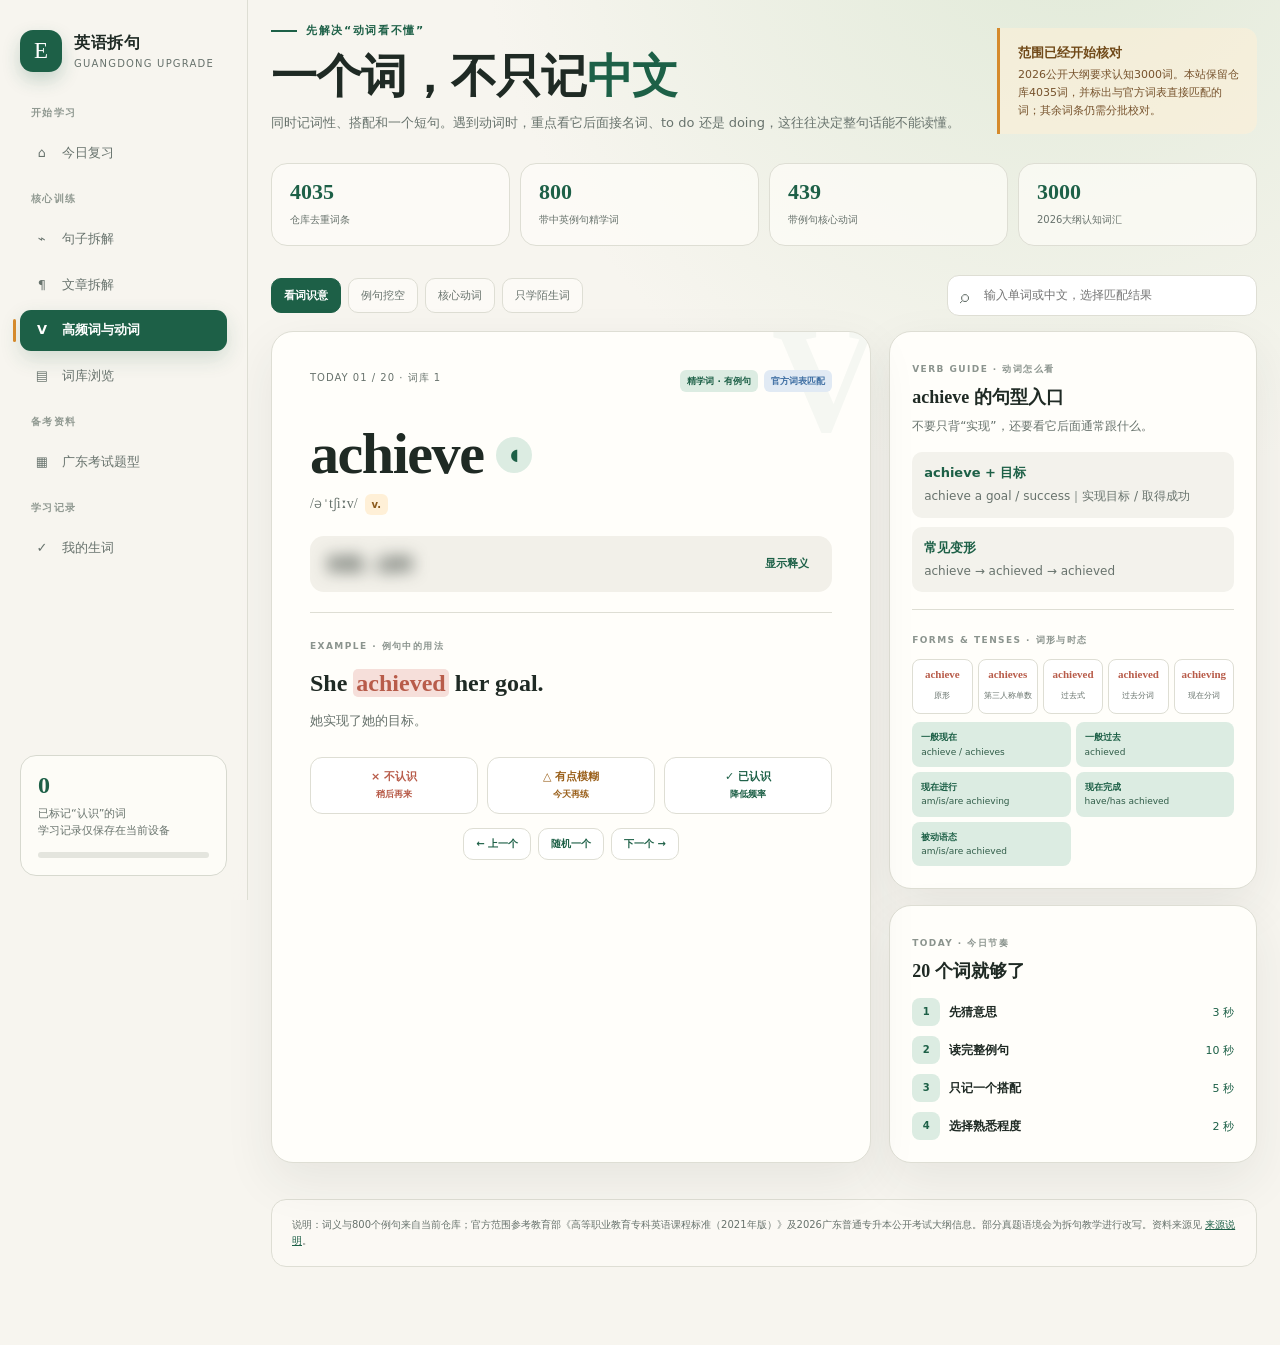
==== 英语考试快速复习站/vocabulary.html @ 2c93cbc9 "feat: add English exam review site" ====
<!doctype html>
<html lang="zh-CN">
<head>
  <meta charset="UTF-8" />
  <meta name="viewport" content="width=device-width, initial-scale=1.0" />
  <meta name="description" content="广东普通专升本英语4035词离线学习与核心动词训练" />
  <title>高频词与核心动词 · 广东专升本英语</title>
  <style>
    :root{--ink:#1f2a24;--muted:#68736d;--paper:#f7f5ef;--card:#fffefa;--line:#deded4;--green:#1d6047;--green2:#2e785b;--green-soft:#dcece2;--amber:#d58a2c;--amber-soft:#fff0d7;--red:#b85c4a;--red-soft:#f6dfda;--blue:#3f6fa3;--blue-soft:#e1eaf4;--shadow:0 18px 50px rgba(41,54,47,.08);--radius:22px}
    *{box-sizing:border-box}html{scroll-behavior:smooth}body{margin:0;color:var(--ink);background:radial-gradient(circle at 84% -8%,rgba(219,231,210,.82),transparent 33%),var(--paper);font-family:"Microsoft YaHei","PingFang SC",system-ui,sans-serif;line-height:1.6}button,input{font:inherit}button:focus-visible,input:focus-visible,a:focus-visible{outline:3px solid rgba(63,111,163,.32);outline-offset:3px}.app{min-height:100vh;display:grid;grid-template-columns:248px 1fr}.sidebar{position:sticky;top:0;height:100vh;padding:30px 20px 24px;border-right:1px solid var(--line);background:rgba(247,245,239,.92);backdrop-filter:blur(14px);display:flex;flex-direction:column;z-index:10}.brand{display:flex;align-items:center;gap:12px;margin-bottom:33px;text-decoration:none;color:var(--ink)}.brand-mark{width:42px;height:42px;border-radius:13px;background:var(--green);color:#fff;display:grid;place-items:center;font:23px Georgia,serif;box-shadow:0 8px 18px rgba(29,96,71,.22)}.brand strong{display:block;font-size:16px;letter-spacing:.04em}.brand small{display:block;color:var(--muted);font-size:10px;letter-spacing:.12em}.nav-label{color:#909991;font-size:10px;font-weight:800;letter-spacing:.16em;margin:0 10px 8px}.nav{display:grid;gap:7px}.nav a{color:var(--muted);text-decoration:none;padding:11px 13px;border-radius:12px;display:flex;align-items:center;gap:10px;font-size:13px;transition:.2s}.nav a:hover{background:#eeece5;color:var(--ink)}.nav a.active{color:#fff;background:var(--green);box-shadow:0 9px 24px rgba(29,96,71,.18)}.nav i{width:20px;font-style:normal;text-align:center}.side-stat{margin-top:auto;padding:17px;border:1px solid #d7d9cf;border-radius:16px;background:rgba(255,254,250,.76)}.side-stat b{display:block;font:700 27px/1 Georgia,serif;color:var(--green)}.side-stat p{font-size:11px;color:var(--muted);margin:8px 0 12px}.bar{height:6px;background:#e4e5de;border-radius:99px;overflow:hidden}.bar i{display:block;width:0;height:100%;background:var(--amber);transition:.4s}.main{min-width:0}.topbar{min-height:74px;padding:15px clamp(20px,4.5vw,65px);display:flex;justify-content:space-between;align-items:center;border-bottom:1px solid rgba(222,222,212,.7);background:rgba(247,245,239,.68);backdrop-filter:blur(10px)}.crumb{font-size:12px;color:var(--muted)}.crumb b{color:var(--ink)}.top-actions{display:flex;gap:9px;align-items:center}.mini-badge{padding:7px 12px;border-radius:99px;background:var(--amber-soft);color:#8c5719;font-size:11px;font-weight:800}.menu-btn{display:none;border:0;background:transparent;font-size:22px}.content{width:min(1160px,calc(100% - 46px));margin:0 auto;padding:43px 0 78px}.hero{display:flex;justify-content:space-between;align-items:end;gap:30px;margin-bottom:29px}.eyebrow{display:flex;align-items:center;gap:9px;color:var(--green);font-size:11px;font-weight:800;letter-spacing:.15em}.eyebrow:before{content:"";width:26px;height:2px;background:var(--green)}h1{margin:10px 0 10px;font:600 clamp(32px,4.5vw,54px)/1.13 Georgia,"Songti SC",serif;letter-spacing:-.02em}h1 em{font-style:normal;color:var(--green)}.hero p{margin:0;max-width:700px;color:var(--muted);font-size:13px}.official-note{width:260px;flex:0 0 260px;padding:15px 18px;border-left:3px solid var(--amber);background:rgba(255,240,215,.55);border-radius:0 13px 13px 0;font-size:11px;color:#76522c}.official-note b{display:block;font-size:13px;color:#704918;margin-bottom:3px}.stats{display:grid;grid-template-columns:repeat(4,1fr);gap:10px;margin-bottom:20px}.stat{padding:17px 18px;border:1px solid var(--line);border-radius:16px;background:rgba(255,254,250,.68)}.stat b{font:700 25px/1 Georgia,serif;color:var(--green)}.stat span{display:block;font-size:10px;color:var(--muted);margin-top:5px}.control-row{display:flex;justify-content:space-between;align-items:center;gap:14px;margin:29px 0 15px}.modes,.filters{display:flex;gap:7px;flex-wrap:wrap}.mode,.filter{border:1px solid var(--line);background:rgba(255,254,250,.66);color:var(--muted);padding:8px 12px;border-radius:10px;font-size:11px;cursor:pointer;transition:.2s}.mode.active,.filter.active{background:var(--green);border-color:var(--green);color:#fff;font-weight:800}.mode:hover,.filter:hover{transform:translateY(-1px)}.search{position:relative;width:min(310px,100%)}.search input{width:100%;border:1px solid var(--line);background:#fff;padding:10px 13px 10px 36px;border-radius:12px;color:var(--ink);font-size:12px}.search:before{content:"⌕";position:absolute;left:13px;top:7px;color:var(--muted);font-size:18px}.study-layout{display:grid;grid-template-columns:1.24fr .76fr;gap:18px}.card{border:1px solid var(--line);border-radius:var(--radius);background:var(--card);box-shadow:var(--shadow)}.study-card{min-height:510px;padding:clamp(24px,4vw,42px);position:relative;overflow:hidden}.study-card:after{content:"V";position:absolute;right:-10px;top:-38px;font:700 180px Georgia,serif;color:rgba(29,96,71,.045);pointer-events:none}.study-top{display:flex;justify-content:space-between;align-items:start;position:relative;z-index:1}.counter{font-size:10px;color:var(--muted);letter-spacing:.1em}.source-badges{display:flex;gap:6px;flex-wrap:wrap;justify-content:flex-end}.badge{font-size:9px;padding:4px 7px;border-radius:6px;background:var(--green-soft);color:var(--green);font-weight:800}.badge.official{background:var(--blue-soft);color:var(--blue)}.badge.extra{background:var(--amber-soft);color:#8c5719}.word-line{display:flex;align-items:center;gap:13px;margin-top:38px}.word{font:700 clamp(43px,6.5vw,76px)/1 Georgia,serif;letter-spacing:-.035em}.sound{border:0;width:38px;height:38px;border-radius:50%;background:var(--green-soft);color:var(--green);cursor:pointer;font-size:17px}.phonetic{margin-top:10px;color:var(--muted);font:15px Georgia,serif}.pos{font:800 10px/1 system-ui;color:#8b5a1c;background:var(--amber-soft);padding:5px 7px;border-radius:6px;margin-left:7px}.meaning-box{min-height:60px;margin:27px 0 22px;padding:16px 18px;border-radius:14px;background:#f2f0e9;display:flex;align-items:center;justify-content:space-between;gap:15px}.meaning{font-size:19px;font-weight:800}.meaning.hidden{filter:blur(8px);user-select:none}.reveal{border:0;background:transparent;color:var(--green);font-size:11px;font-weight:800;cursor:pointer;white-space:nowrap}.example-wrap{border-top:1px solid var(--line);padding-top:20px}.label{font-size:9px;letter-spacing:.16em;color:#8b948e;font-weight:800}.example{font:600 clamp(19px,2.8vw,28px)/1.55 Georgia,serif;margin:8px 0}.example mark{background:var(--red-soft);color:var(--red);border-radius:5px;padding:1px 3px}.translation{font-size:12px;color:var(--muted)}.cloze{display:inline-block;min-width:90px;border-bottom:2px solid var(--red);color:transparent;background:var(--red-soft);border-radius:5px}.no-example{padding:13px 15px;background:var(--amber-soft);border-radius:11px;color:#7d572b;font-size:11px}.actions{display:grid;grid-template-columns:repeat(3,1fr);gap:9px;margin-top:28px}.grade{border:1px solid var(--line);border-radius:12px;background:#fff;padding:11px 7px;cursor:pointer;font-size:11px;font-weight:800}.grade:hover{transform:translateY(-1px)}.grade[data-grade="unknown"]{color:var(--red)}.grade[data-grade="fuzzy"]{color:#9a601b}.grade[data-grade="known"]{color:var(--green)}.side-panel{display:grid;gap:16px;align-content:start}.panel{padding:22px}.panel h2{font:600 20px/1.3 Georgia,"Songti SC",serif;margin:5px 0 7px}.panel p{font-size:11px;color:var(--muted);margin:0}.pattern-list{display:grid;gap:8px;margin-top:17px}.pattern{padding:10px 11px;border-radius:10px;background:#f3f2ec;font-size:11px}.pattern b{color:var(--green)}.pattern small{display:block;color:var(--muted);margin-top:2px}.today-list{display:grid;gap:10px;margin-top:15px}.today-row{display:grid;grid-template-columns:28px 1fr auto;gap:9px;align-items:center}.today-row i{width:28px;height:28px;border-radius:8px;background:var(--green-soft);color:var(--green);font-style:normal;display:grid;place-items:center;font-size:10px;font-weight:800}.today-row b{font-size:11px}.today-row small{font-size:9px;color:var(--muted)}.today-row span{font-size:10px;color:var(--green)}.section-head{display:flex;justify-content:space-between;align-items:end;gap:15px;margin:38px 0 15px}.section-head h2{margin:0;font:600 24px/1.2 Georgia,"Songti SC",serif}.section-head p{margin:4px 0 0;font-size:11px;color:var(--muted)}.result-count{font-size:10px;color:var(--muted)}.word-grid{display:grid;grid-template-columns:repeat(3,1fr);gap:11px}.word-card{padding:16px;border:1px solid var(--line);border-radius:15px;background:rgba(255,254,250,.72);cursor:pointer;transition:.2s}.word-card:hover{background:#fff;transform:translateY(-2px);box-shadow:0 10px 25px rgba(39,55,47,.06)}.word-card-top{display:flex;justify-content:space-between;gap:10px}.word-card b{font:700 20px Georgia,serif}.word-card .tiny-pos{font-size:9px;color:#92601f}.word-card p{font-size:11px;color:var(--muted);margin:7px 0 0;white-space:nowrap;overflow:hidden;text-overflow:ellipsis}.pager{display:flex;justify-content:center;align-items:center;gap:10px;margin-top:18px}.pager button{border:1px solid var(--line);background:#fff;border-radius:9px;padding:7px 11px;cursor:pointer;color:var(--green);font-size:11px}.pager button:disabled{opacity:.35;cursor:not-allowed}.pager span{font-size:10px;color:var(--muted)}.source-note{margin-top:36px;padding:17px 20px;border:1px solid var(--line);border-radius:15px;color:var(--muted);font-size:10px;background:rgba(255,254,250,.5)}.source-note a{color:var(--green)}
    @media(max-width:1020px){.app{grid-template-columns:1fr}.sidebar{position:fixed;left:-270px;width:248px;transition:.25s;box-shadow:10px 0 35px rgba(20,40,29,.12)}.sidebar.open{left:0}.menu-btn{display:block}.study-layout{grid-template-columns:1fr}.side-panel{grid-template-columns:repeat(2,1fr)}.word-grid{grid-template-columns:repeat(2,1fr)}}
    @media(max-width:680px){.content{width:calc(100% - 28px);padding-top:28px}.topbar{padding:12px 15px}.mini-badge{display:none}.hero{align-items:start;flex-direction:column}.official-note{width:100%;flex-basis:auto}.stats{grid-template-columns:repeat(2,1fr)}.control-row{align-items:stretch;flex-direction:column}.search{width:100%}.study-card{min-height:auto}.word{font-size:50px}.side-panel,.word-grid{grid-template-columns:1fr}.actions{gap:6px}.grade{font-size:10px}.source-badges{max-width:145px}}
    /* Refined hierarchy: compact core content, clearer navigation, larger usage notes. */
    .nav{gap:17px}.nav-group{display:grid;gap:5px}.nav-label{margin:0 11px 7px;letter-spacing:.14em}
    .nav a{position:relative;padding:10px 12px;border-radius:11px;transition:.18s}
    .nav a:hover{background:#ebece5;transform:translateX(2px)}
    .nav a.active{font-weight:700;box-shadow:0 8px 20px rgba(29,96,71,.17)}
    .nav a.active:before{content:"";position:absolute;left:-7px;top:9px;bottom:9px;width:3px;border-radius:4px;background:var(--amber)}
    h1{font-size:clamp(29px,3.9vw,46px);line-height:1.17}.stat b{font-size:22px}.side-stat b{font-size:24px}
    .study-card{min-height:480px;padding:clamp(24px,4vw,38px)}.study-card:after{font-size:150px}
    .word-line{margin-top:32px}.word{font-size:clamp(37px,5.2vw,58px);line-height:1.05;letter-spacing:-.025em}
    .sound{width:36px;height:36px;font-size:16px}.phonetic{font-size:14px}.meaning-box{min-height:56px;margin:23px 0 20px;padding:14px 17px}.meaning{font-size:17px}
    .example-wrap{padding-top:18px}.example{font-size:clamp(18px,2.25vw,24px);line-height:1.58}.translation{font-size:13px}.actions{margin-top:25px}.grade{padding:10px 7px}
    .panel h2{font-size:18px;line-height:1.35}.panel p{font-size:12px;line-height:1.7}.pattern-list{gap:9px;margin-top:16px}
    .pattern{padding:11px 12px;font-size:13px;line-height:1.55}.pattern small{font-size:12px;line-height:1.6;margin-top:4px}
    .today-row b{font-size:12px}.today-row span{font-size:11px}.section-head h2{font-size:21px}.word-card b{font-size:18px}
    @media(max-width:680px){.word{font-size:40px}}
    .vocab-pane[hidden]{display:none}.vocab-pane>.section-head:first-child{margin-top:0}
    .content{padding-top:22px}
    .floating-menu{position:fixed;top:12px;right:14px;z-index:30;width:40px;height:40px;border-radius:11px;background:var(--card);color:var(--green);box-shadow:0 8px 24px rgba(29,96,71,.16)}
    .search-suggestions{display:none;position:absolute;top:calc(100% + 6px);left:0;right:0;z-index:25;padding:6px;border:1px solid var(--line);border-radius:13px;background:#fff;box-shadow:0 15px 35px rgba(39,55,47,.14);max-height:280px;overflow-y:auto}
    .search-suggestions.show{display:grid;gap:3px}.suggestion{border:0;background:transparent;border-radius:9px;padding:8px 10px;text-align:left;cursor:pointer;display:grid;grid-template-columns:1fr auto;gap:10px;align-items:center}.suggestion:hover,.suggestion.active{background:var(--green-soft);color:var(--green)}.suggestion b{font:700 14px Georgia,serif}.suggestion span{font-size:10px;color:var(--muted);white-space:nowrap;overflow:hidden;text-overflow:ellipsis}.suggestion small{font-size:9px;color:#98601d}
    .word-nav{display:flex;justify-content:center;gap:7px;margin-top:14px}.word-nav button{border:1px solid var(--line);background:#fff;color:var(--green);border-radius:10px;padding:7px 12px;font-size:10px;font-weight:800;cursor:pointer}.word-nav button:hover{background:var(--green-soft);border-color:#abc0b1}
    .verb-tense{display:none;margin-top:17px;padding-top:15px;border-top:1px solid var(--line)}.verb-tense.show{display:block}.verb-form-grid{display:grid;grid-template-columns:repeat(5,1fr);gap:5px;margin-top:8px}.verb-form-box{min-width:0;padding:8px 5px;border-radius:8px;background:#fff;border:1px solid var(--line);text-align:center}.verb-form-box b{display:block;overflow-wrap:anywhere;font:700 11px Georgia,serif;color:var(--red)}.verb-form-box small{font-size:8px;color:var(--muted)}.tense-guide{display:grid;grid-template-columns:repeat(2,1fr);gap:5px;margin-top:8px}.tense-guide div{padding:8px 9px;border-radius:8px;background:var(--green-soft);font-size:9px;color:#315d49}.tense-guide b{display:block;color:var(--green);font-size:9px}
    @media(max-width:680px){.content{padding-top:18px}.verb-form-grid{grid-template-columns:repeat(3,1fr)}.tense-guide{grid-template-columns:1fr}}
  </style>
</head>
<body>
  <div class="app">
    <aside class="sidebar" id="sidebar">
      <a class="brand" href="index.html"><span class="brand-mark">E</span><span><strong>英语拆句</strong><small>GUANGDONG UPGRADE</small></span></a>
      <nav class="nav">
        <div class="nav-group">
          <div class="nav-label">开始学习</div>
          <a href="index.html?view=today"><i>⌂</i> 今日复习</a>
        </div>
        <div class="nav-group">
          <div class="nav-label">核心训练</div>
          <a href="index.html?view=sentences"><i>⌁</i> 句子拆解</a>
          <a href="index.html?view=articles"><i>¶</i> 文章拆解</a>
          <a class="active" href="vocabulary.html?view=study" data-vocab-link="study" aria-current="page"><i>V</i> 高频词与动词</a>
          <a href="vocabulary.html?view=library" data-vocab-link="library"><i>▤</i> 词库浏览</a>
        </div>
        <div class="nav-group">
          <div class="nav-label">备考资料</div>
          <a href="index.html?view=exam"><i>▦</i> 广东考试题型</a>
        </div>
        <div class="nav-group">
          <div class="nav-label">学习记录</div>
          <a href="vocabulary.html?view=unknown" data-vocab-link="unknown" id="unknownNav"><i>✓</i> 我的生词</a>
        </div>
      </nav>
      <div class="side-stat"><b id="sideKnown">0</b><p>已标记“认识”的词<br>学习记录仅保存在当前设备</p><div class="bar"><i id="sideProgress"></i></div></div>
    </aside>

    <main class="main">
      <button class="menu-btn floating-menu" id="menuBtn" aria-label="打开菜单">☰</button>
      <div class="content">
        <div class="vocab-pane" data-vocab-pane="study">
        <section class="hero">
          <div><div class="eyebrow">先解决“动词看不懂”</div><h1>一个词，不只记<em>中文</em></h1><p>同时记词性、搭配和一个短句。遇到动词时，重点看它后面接名词、to do 还是 doing，这往往决定整句话能不能读懂。</p></div>
          <aside class="official-note"><b>范围已经开始核对</b>2026公开大纲要求认知3000词。本站保留仓库4035词，并标出与官方词表直接匹配的词；其余词条仍需分批校对。</aside>
        </section>

        <section class="stats">
          <div class="stat"><b id="totalStat">4035</b><span>仓库去重词条</span></div>
          <div class="stat"><b id="deepStat">800</b><span>带中英例句精学词</span></div>
          <div class="stat"><b id="verbStat">439</b><span>带例句核心动词</span></div>
          <div class="stat"><b>3000</b><span>2026大纲认知词汇</span></div>
        </section>

        <div class="control-row">
          <div class="modes" aria-label="学习模式"><button class="mode active" data-mode="meaning">看词识意</button><button class="mode" data-mode="cloze">例句挖空</button><button class="mode" data-mode="verb">核心动词</button><button class="mode" data-mode="unknown">只学陌生词</button></div>
          <div class="search"><input id="quickSearch" type="search" placeholder="输入单词或中文，选择匹配结果" autocomplete="off" aria-autocomplete="list" aria-controls="searchSuggestions" /><div class="search-suggestions" id="searchSuggestions" role="listbox"></div></div>
        </div>

        <section class="study-layout">
          <article class="card study-card">
            <div class="study-top"><span class="counter" id="studyCounter">TODAY 01 / 20</span><div class="source-badges" id="sourceBadges"></div></div>
            <div class="word-line"><span class="word" id="word">achieve</span><button class="sound" id="soundBtn" aria-label="朗读单词">◖</button></div>
            <div class="phonetic"><span id="phonetic">/əˈtʃiːv/</span><span class="pos" id="pos">v.</span></div>
            <div class="meaning-box"><span class="meaning hidden" id="meaning">实现；达到</span><button class="reveal" id="revealBtn">显示释义</button></div>
            <div class="example-wrap"><span class="label">EXAMPLE · 例句中的用法</span><div class="example" id="example">She <mark>achieved</mark> her goal.</div><div class="translation" id="translation">她实现了她的目标。</div></div>
            <div class="actions"><button class="grade" data-grade="unknown">× 不认识<br><small>稍后再来</small></button><button class="grade" data-grade="fuzzy">△ 有点模糊<br><small>今天再练</small></button><button class="grade" data-grade="known">✓ 已认识<br><small>降低频率</small></button></div>
            <div class="word-nav"><button id="previousWord">← 上一个</button><button id="randomWord">随机一个</button><button id="nextWord">下一个 →</button></div>
          </article>

          <aside class="side-panel">
            <section class="card panel"><span class="label">VERB GUIDE · 动词怎么看</span><h2 id="patternTitle">achieve 的句型入口</h2><p>不要只背“实现”，还要看它后面通常跟什么。</p><div class="pattern-list" id="patternList"></div><div class="verb-tense" id="verbTense"><span class="label">FORMS & TENSES · 词形与时态</span><div class="verb-form-grid" id="verbFormGrid"></div><div class="tense-guide" id="tenseGuide"></div></div></section>
            <section class="card panel"><span class="label">TODAY · 今日节奏</span><h2>20 个词就够了</h2><div class="today-list"><div class="today-row"><i>1</i><b>先猜意思</b><span>3 秒</span></div><div class="today-row"><i>2</i><b>读完整例句</b><span>10 秒</span></div><div class="today-row"><i>3</i><b>只记一个搭配</b><span>5 秒</span></div><div class="today-row"><i>4</i><b>选择熟悉程度</b><span>2 秒</span></div></div></section>
          </aside>
        </section>

        </div>

        <div class="vocab-pane" data-vocab-pane="library" hidden>
        <div class="section-head" id="word-bank"><div><h2>词库浏览</h2><p>可以按动词、例句和学习状态筛选；点击词卡进入上方学习。</p></div><span class="result-count" id="resultCount">正在加载…</span></div>
        <div class="filters"><button class="filter active" data-filter="all">全部</button><button class="filter" data-filter="deep">有例句</button><button class="filter" data-filter="verbs">所有动词</button><button class="filter" data-filter="deepVerbs">核心动词</button><button class="filter" data-filter="official">官方词表匹配</button><button class="filter" data-filter="unknown">我的陌生词</button></div>
        <section class="word-grid" id="wordGrid"></section>
        <div class="pager"><button id="prevPage">← 上一页</button><span id="pageInfo">1 / 1</span><button id="nextPage">下一页 →</button></div>
        </div>

        <div class="source-note">说明：词义与800个例句来自当前仓库；官方范围参考教育部《高等职业教育专科英语课程标准（2021年版）》及2026广东普通专升本公开考试大纲信息。部分真题语境会为拆句教学进行改写。资料来源见 <a href="sources/README.md">来源说明</a>。</div>
      </div>
    </main>
  </div>

  <script src="data/vocabulary-data.js"></script>
  <script>
    const data = window.VOCABULARY_DATA || [];
    const meta = window.VOCABULARY_META || {};
    const stateKey = 'gd-zsb-vocab-state-v1';
    let grades = JSON.parse(localStorage.getItem(stateKey) || '{}');
    let mode = 'meaning', filter = 'all', currentIndex = 0, page = 1, selectedSearchItem = null, suggestionIndex = -1;
    const pageSize = 18;

    const corePriority = ['achieve','affect','allow','apply','appear','avoid','become','belong','cause','change','compare','consider','continue','create','decide','depend','describe','develop','encourage','enable','expect','explain','feel','find','follow','improve','include','increase','influence','keep','lead','learn','make','mean','need','offer','provide','realize','reduce','require','result','seem','show','spend','suggest','support','take','understand','use','work'];
    const patterns = {
      achieve:[['achieve + 目标','achieve a goal / success｜实现目标 / 取得成功'],['常见变形','achieve → achieved → achieved']],
      allow:[['allow + 人 + to do','allow students to choose｜允许学生选择'],['被动常见','be allowed to do｜被允许做某事']],
      apply:[['apply for + 名词','apply for a job｜申请工作'],['apply to + 对象','apply to everyone｜适用于每个人']],
      avoid:[['avoid + 名词 / doing','avoid mistakes / avoid making mistakes｜避免犯错'],['注意','avoid 后不接 to do']],
      cause:[['cause + 结果','cause a problem｜引起问题'],['cause + 人 + to do','cause people to worry｜使人担心']],
      consider:[['consider + 名词 / doing','consider the plan / consider changing it'],['注意','consider 后常接 doing，不接 to do']],
      decide:[['decide to do','decide to leave｜决定离开'],['decide on + 名词','decide on a date｜选定日期']],
      depend:[['depend on + 名词','depend on the weather｜取决于天气'],['整块记','It depends.｜这要看情况。']],
      enable:[['enable + 人 + to do','enable us to learn｜使我们能够学习']],
      encourage:[['encourage + 人 + to do','encourage students to read｜鼓励学生阅读']],
      expect:[['expect + 人 + to do','expect him to come｜期待他来'],['被动常见','be expected to do｜预计 / 应该做某事']],
      find:[['find + 名词 + 形容词','find the task difficult｜发现任务很难'],['find that + 小句','find that it works｜发现它有效']],
      lead:[['lead to + 结果','lead to success｜带来成功'],['lead + 人 + to do','lead us to believe｜使我们相信']],
      make:[['make + 人/物 + 形容词','make the work easier｜使工作更容易'],['make + 人 + 动词原形','make me laugh｜使我发笑']],
      mean:[['mean + doing','Doing this means waiting.｜这样做意味着等待'],['mean to do','I meant to call.｜我本打算打电话']],
      need:[['need to do','need to practice｜需要练习'],['need + doing','The room needs cleaning.｜房间需要打扫']],
      provide:[['provide + 人 + with + 物','provide us with help｜为我们提供帮助'],['provide + 物 + for + 人','provide help for us']],
      require:[['require + 人 + to do','require students to attend｜要求学生参加'],['被动常见','be required to do｜被要求做某事']],
      result:[['result in + 结果','result in failure｜导致失败'],['result from + 原因','result from stress｜由压力造成']],
      spend:[['spend + 时间 + doing','spend time reading｜花时间阅读'],['spend + 钱 + on + 物','spend money on books']],
      suggest:[['suggest + doing','suggest taking a break｜建议休息'],['suggest that + 小句','suggest that we should leave']],
      use:[['use + 物 + to do','use a tool to open it｜用工具打开'],['被动常见','be used to do｜被用来做某事']],
      become:[['become + 身份/状态','become a teacher / become popular｜成为 / 变得']],
      improve:[['improve + 名词','improve your English｜提高英语'],['不及物','The situation improved.｜情况改善了']]
    };
    const irregularVerbForms = {
      be:['is','was / were','been','being'], become:['becomes','became','become','becoming'], begin:['begins','began','begun','beginning'], break:['breaks','broke','broken','breaking'],
      bring:['brings','brought','brought','bringing'], build:['builds','built','built','building'], buy:['buys','bought','bought','buying'], choose:['chooses','chose','chosen','choosing'],
      come:['comes','came','come','coming'], cost:['costs','cost','cost','costing'], cut:['cuts','cut','cut','cutting'], do:['does','did','done','doing'],
      feel:['feels','felt','felt','feeling'], find:['finds','found','found','finding'], get:['gets','got','got / gotten','getting'], give:['gives','gave','given','giving'],
      go:['goes','went','gone','going'], grow:['grows','grew','grown','growing'], have:['has','had','had','having'], keep:['keeps','kept','kept','keeping'],
      know:['knows','knew','known','knowing'], lead:['leads','led','led','leading'], leave:['leaves','left','left','leaving'], lose:['loses','lost','lost','losing'],
      make:['makes','made','made','making'], mean:['means','meant','meant','meaning'], meet:['meets','met','met','meeting'], pay:['pays','paid','paid','paying'],
      read:['reads','read','read','reading'], run:['runs','ran','run','running'], say:['says','said','said','saying'], see:['sees','saw','seen','seeing'],
      send:['sends','sent','sent','sending'], show:['shows','showed','shown','showing'], sit:['sits','sat','sat','sitting'], speak:['speaks','spoke','spoken','speaking'],
      spend:['spends','spent','spent','spending'], stand:['stands','stood','stood','standing'], take:['takes','took','taken','taking'], teach:['teaches','taught','taught','teaching'],
      tell:['tells','told','told','telling'], think:['thinks','thought','thought','thinking'], understand:['understands','understood','understood','understanding'], wear:['wears','wore','worn','wearing'],
      win:['wins','won','won','winning'], write:['writes','wrote','written','writing']
    };
    const doubleFinal = new Set(['admit','commit','control','occur','permit','plan','prefer','refer','stop']);
    function verbForms(base){
      if(irregularVerbForms[base]){const [third,past,participle,ing]=irregularVerbForms[base];return{base,third,past,participle,ing}}
      const consonantY=/[^aeiou]y$/.test(base); const third=consonantY?`${base.slice(0,-1)}ies`:/(s|sh|ch|x|z|o)$/.test(base)?`${base}es`:`${base}s`;
      const doubled=doubleFinal.has(base); const past=base.endsWith('e')?`${base}d`:consonantY?`${base.slice(0,-1)}ied`:doubled?`${base}${base.at(-1)}ed`:`${base}ed`;
      const ing=base.endsWith('ie')?`${base.slice(0,-2)}ying`:doubled?`${base}${base.at(-1)}ing`:base.endsWith('e')&&!base.endsWith('ee')?`${base.slice(0,-1)}ing`:`${base}ing`;
      return{base,third,past,participle:past,ing};
    }
    function renderVerbTense(item){
      const panel=document.getElementById('verbTense'); const isVerb=item.pos.includes('v.'); panel.classList.toggle('show',isVerb); if(!isVerb)return;
      const forms=verbForms(item.word.toLowerCase()); const labels=[['base','原形'],['third','第三人称单数'],['past','过去式'],['participle','过去分词'],['ing','现在分词']];
      document.getElementById('verbFormGrid').innerHTML=labels.map(([key,label])=>`<div class="verb-form-box"><b>${forms[key]}</b><small>${label}</small></div>`).join('');
      document.getElementById('tenseGuide').innerHTML=[
        ['一般现在',`${forms.base} / ${forms.third}`],['一般过去',forms.past],['现在进行',`am/is/are ${forms.ing}`],['现在完成',`have/has ${forms.participle}`],['被动语态',`am/is/are ${forms.participle}`]
      ].map(([label,value])=>`<div><b>${label}</b>${value}</div>`).join('');
    }

    document.getElementById('totalStat').textContent = meta.total || data.length;
    document.getElementById('deepStat').textContent = meta.deep || 800;
    document.getElementById('verbStat').textContent = meta.deepVerbs || 439;

    function saveGrades(){ localStorage.setItem(stateKey, JSON.stringify(grades)); updateProgress(); }
    function updateProgress(){ const known=Object.values(grades).filter(x=>x==='known').length; document.getElementById('sideKnown').textContent=known; document.getElementById('sideProgress').style.width=Math.min(100,known/30*100)+'%'; }
    function studyPool(){
      let pool=data.filter(x=>x.deep);
      if(mode==='verb') pool=pool.filter(x=>x.pos.includes('v.'));
      if(mode==='unknown') pool=pool.filter(x=>grades[x.word.toLowerCase()]==='unknown'||grades[x.word.toLowerCase()]==='fuzzy');
      if(!pool.length) pool=data.filter(x=>x.deep);
      if(mode==='verb') pool.sort((a,b)=>{const ai=corePriority.indexOf(a.word.toLowerCase()),bi=corePriority.indexOf(b.word.toLowerCase());return (ai<0?999:ai)-(bi<0?999:bi)});
      return pool;
    }
    function current(){ if(selectedSearchItem)return selectedSearchItem; const pool=studyPool(); currentIndex=((currentIndex%pool.length)+pool.length)%pool.length; return pool[currentIndex]; }
    function highlightExample(example,word,cloze=false){
      if(!example) return '';
      const stem=word.replace(/e$/,''); const re=new RegExp(`\\b(${word}|${stem}(?:s|es|ed|ing)?)\\b`,'i');
      return example.replace(re,cloze?'<span class="cloze">$1</span>':'<mark>$1</mark>');
    }
    function renderStudy(){
      const item=current(), pool=studyPool(); const key=item.word.toLowerCase();
      document.getElementById('studyCounter').textContent=selectedSearchItem?`搜索结果 · 词库 ${item.id}`:`TODAY ${String(currentIndex%20+1).padStart(2,'0')} / 20 · 词库 ${item.id}`;
      document.getElementById('word').textContent=item.word; document.getElementById('phonetic').textContent=item.phonetic||'音标待补充'; document.getElementById('pos').textContent=item.pos||'word'; document.getElementById('meaning').textContent=item.meaning||'释义待补充';
      document.getElementById('meaning').classList.toggle('hidden',true); document.getElementById('revealBtn').textContent='显示释义';
      const badges=document.getElementById('sourceBadges'); badges.innerHTML=`<span class="badge">${item.deep?'精学词 · 有例句':'识别词 · 待补例句'}</span>${item.official?'<span class="badge official">官方词表匹配</span>':'<span class="badge extra">扩展识别</span>'}`;
      const ex=document.getElementById('example'); const trans=document.getElementById('translation');
      if(item.example){ ex.className='example'; ex.innerHTML=highlightExample(item.example,item.word,mode==='cloze'); trans.textContent=mode==='cloze'?'先根据句意想单词，再点击“显示释义”核对。':item.translation; }
      else { ex.className='no-example'; ex.textContent='这个词目前属于识别层，例句将在后续批次补充。'; trans.textContent=''; }
      renderPatterns(item); document.querySelectorAll('.grade').forEach(b=>b.style.background=grades[key]===b.dataset.grade?'var(--green-soft)':'#fff');
    }
    function renderPatterns(item){
      document.getElementById('patternTitle').textContent=`${item.word} 的句型入口`; const list=document.getElementById('patternList'); const p=patterns[item.word.toLowerCase()];
      if(p){list.innerHTML=p.map(x=>`<div class="pattern"><b>${x[0]}</b><small>${x[1]}</small></div>`).join('')}
      else if(item.pos.includes('v.')){list.innerHTML=`<div class="pattern"><b>先看例句中的宾语</b><small>${item.example||'观察它后面接名词、to do 还是 doing'}</small></div><div class="pattern"><b>再记一个变形</b><small>做题时先判断它是不是全句谓语</small></div>`}
      else{list.innerHTML=`<div class="pattern"><b>${item.pos||'词性识别'}</b><small>先记它在句子里能放什么位置</small></div><div class="pattern"><b>短句优先</b><small>${item.example||'在阅读中再次遇到时再升级为精学词'}</small></div>`}
      renderVerbTense(item);
    }
    document.getElementById('revealBtn').addEventListener('click',()=>{const m=document.getElementById('meaning');m.classList.toggle('hidden');document.getElementById('revealBtn').textContent=m.classList.contains('hidden')?'显示释义':'隐藏释义'});
    document.getElementById('soundBtn').addEventListener('click',()=>{const u=new SpeechSynthesisUtterance(current().word);u.lang='en-US';u.rate=.82;speechSynthesis.cancel();speechSynthesis.speak(u)});
    document.querySelectorAll('.grade').forEach(btn=>btn.addEventListener('click',()=>{grades[current().word.toLowerCase()]=btn.dataset.grade;saveGrades();selectedSearchItem=null;currentIndex++;renderStudy();renderGrid()}));
    document.querySelectorAll('.mode').forEach(btn=>btn.addEventListener('click',()=>{document.querySelectorAll('.mode').forEach(b=>b.classList.remove('active'));btn.classList.add('active');mode=btn.dataset.mode;selectedSearchItem=null;currentIndex=0;renderStudy()}));

    function anchorSelectedWord(){
      if(!selectedSearchItem)return; const pool=studyPool(); const index=pool.findIndex(item=>item.word===selectedSearchItem.word); if(index>=0)currentIndex=index; selectedSearchItem=null;
    }
    function moveWord(step){anchorSelectedWord();const pool=studyPool();currentIndex=(currentIndex+step+pool.length)%pool.length;renderStudy()}
    document.getElementById('previousWord').addEventListener('click',()=>moveWord(-1));
    document.getElementById('nextWord').addEventListener('click',()=>moveWord(1));
    document.getElementById('randomWord').addEventListener('click',()=>{selectedSearchItem=null;const pool=studyPool();currentIndex=Math.floor(Math.random()*pool.length);renderStudy()});

    function fuzzySequence(text,query){let index=0;for(const char of text){if(char===query[index])index++;if(index===query.length)return true}return false}
    function searchMatches(query){
      const q=query.trim().toLowerCase(); if(!q)return[];
      return data.map(item=>{const word=item.word.toLowerCase(),meaning=item.meaning.toLowerCase();let score=99;if(word===q)score=0;else if(word.startsWith(q))score=1;else if(word.includes(q))score=2;else if(meaning.includes(q))score=3;else if(q.length>1&&fuzzySequence(word,q))score=4;return{item,score}})
        .filter(result=>result.score<99).sort((a,b)=>a.score-b.score||Number(b.item.deep)-Number(a.item.deep)||a.item.word.length-b.item.word.length).slice(0,9).map(result=>result.item);
    }
    function chooseSuggestion(item){
      selectedSearchItem=item; mode=item.pos.includes('v.')?'verb':'meaning'; currentIndex=0;
      document.querySelectorAll('.mode').forEach(button=>button.classList.toggle('active',button.dataset.mode===mode));
      document.getElementById('quickSearch').value=item.word; document.getElementById('searchSuggestions').classList.remove('show');
      renderStudy(); setVocabView('study');
    }
    function renderSuggestions(){
      const input=document.getElementById('quickSearch'),box=document.getElementById('searchSuggestions'),matches=searchMatches(input.value); suggestionIndex=-1; box.innerHTML='';
      matches.forEach(item=>{const button=document.createElement('button');button.className='suggestion';button.type='button';button.setAttribute('role','option');button.innerHTML=`<span><b>${item.word}</b>　${item.meaning}</span><small>${item.pos}</small>`;button.addEventListener('mousedown',event=>event.preventDefault());button.addEventListener('click',()=>chooseSuggestion(item));box.appendChild(button)});
      box.classList.toggle('show',matches.length>0);
    }
    function moveSuggestion(step){const items=[...document.querySelectorAll('.suggestion')];if(!items.length)return;suggestionIndex=(suggestionIndex+step+items.length)%items.length;items.forEach((item,index)=>item.classList.toggle('active',index===suggestionIndex));items[suggestionIndex].scrollIntoView({block:'nearest'})}

    function filtered(){ const q=document.getElementById('quickSearch').value.trim().toLowerCase(); return data.filter(x=>{
      const matches=!q||x.word.toLowerCase().includes(q)||x.meaning.includes(q);
      if(!matches)return false; if(filter==='deep')return x.deep;if(filter==='verbs')return x.pos.includes('v.');if(filter==='deepVerbs')return x.deep&&x.pos.includes('v.');if(filter==='official')return x.official;if(filter==='unknown')return grades[x.word.toLowerCase()]==='unknown'||grades[x.word.toLowerCase()]==='fuzzy';return true;
    })}
    function renderGrid(){ const items=filtered();const pages=Math.max(1,Math.ceil(items.length/pageSize));page=Math.min(page,pages);const start=(page-1)*pageSize;const grid=document.getElementById('wordGrid');grid.innerHTML='';
      items.slice(start,start+pageSize).forEach(item=>{const card=document.createElement('article');card.className='word-card';const grade=grades[item.word.toLowerCase()];card.innerHTML=`<div class="word-card-top"><b>${item.word}</b><span class="tiny-pos">${item.pos}${grade?' · '+({known:'已认识',fuzzy:'模糊',unknown:'陌生'}[grade]):''}</span></div><p>${item.meaning}</p>`;card.addEventListener('click',()=>{selectedSearchItem=null;mode=item.deep&&item.pos.includes('v.')?'verb':'meaning';document.querySelectorAll('.mode').forEach(b=>b.classList.toggle('active',b.dataset.mode===mode));const pool=studyPool();const idx=pool.findIndex(x=>x.word===item.word);if(idx>=0){currentIndex=idx;renderStudy();setVocabView('study')}});grid.appendChild(card)});
      document.getElementById('resultCount').textContent=`找到 ${items.length} 个词`;document.getElementById('pageInfo').textContent=`${page} / ${pages}`;document.getElementById('prevPage').disabled=page<=1;document.getElementById('nextPage').disabled=page>=pages;
    }
    document.querySelectorAll('.filter').forEach(btn=>btn.addEventListener('click',()=>{document.querySelectorAll('.filter').forEach(b=>b.classList.remove('active'));btn.classList.add('active');filter=btn.dataset.filter;page=1;renderGrid()}));
    const quickSearch=document.getElementById('quickSearch');
    quickSearch.addEventListener('input',()=>{page=1;renderGrid();renderSuggestions()});
    quickSearch.addEventListener('focus',()=>{if(quickSearch.value.trim())renderSuggestions()});
    quickSearch.addEventListener('blur',()=>setTimeout(()=>document.getElementById('searchSuggestions').classList.remove('show'),100));
    quickSearch.addEventListener('keydown',event=>{if(event.key==='ArrowDown'){event.preventDefault();moveSuggestion(1)}else if(event.key==='ArrowUp'){event.preventDefault();moveSuggestion(-1)}else if(event.key==='Enter'){const items=[...document.querySelectorAll('.suggestion')];if(items.length){event.preventDefault();(items[suggestionIndex>=0?suggestionIndex:0]).click()}}else if(event.key==='Escape'){document.getElementById('searchSuggestions').classList.remove('show')}});
    document.getElementById('prevPage').addEventListener('click',()=>{page--;renderGrid()});document.getElementById('nextPage').addEventListener('click',()=>{page++;renderGrid()});
    document.getElementById('menuBtn').addEventListener('click',()=>document.getElementById('sidebar').classList.toggle('open'));
    const vocabViewNames={study:'高频词与核心动词',library:'词库浏览',unknown:'我的生词'};
    function setVocabView(name,updateUrl=true){const safe=vocabViewNames[name]?name:'study';const pane=safe==='study'?'study':'library';
      document.querySelectorAll('[data-vocab-pane]').forEach(item=>item.hidden=item.dataset.vocabPane!==pane);
      document.querySelectorAll('[data-vocab-link]').forEach(link=>{const active=link.dataset.vocabLink===safe;link.classList.toggle('active',active);if(active)link.setAttribute('aria-current','location');else link.removeAttribute('aria-current')});
      const viewName=document.getElementById('vocabViewName');if(viewName)viewName.textContent=vocabViewNames[safe];document.getElementById('sidebar').classList.remove('open');
      if(safe==='unknown'){filter='unknown';page=1;document.querySelectorAll('.filter').forEach(btn=>btn.classList.toggle('active',btn.dataset.filter==='unknown'));renderGrid()}
      if(safe==='library'&&filter==='unknown'){filter='all';page=1;document.querySelectorAll('.filter').forEach(btn=>btn.classList.toggle('active',btn.dataset.filter==='all'));renderGrid()}
      if(updateUrl){try{history.replaceState({},'',`?view=${safe}`)}catch(error){}}
    }
    document.querySelectorAll('[data-vocab-link]').forEach(link=>link.addEventListener('click',event=>{event.preventDefault();setVocabView(link.dataset.vocabLink)}));
    document.querySelectorAll('.nav a:not([data-vocab-link])').forEach(link=>link.addEventListener('click',()=>document.getElementById('sidebar').classList.remove('open')));
    updateProgress();renderStudy();renderGrid();setVocabView(new URLSearchParams(location.search).get('view')||'study',false);
  </script>
</body>
</html>
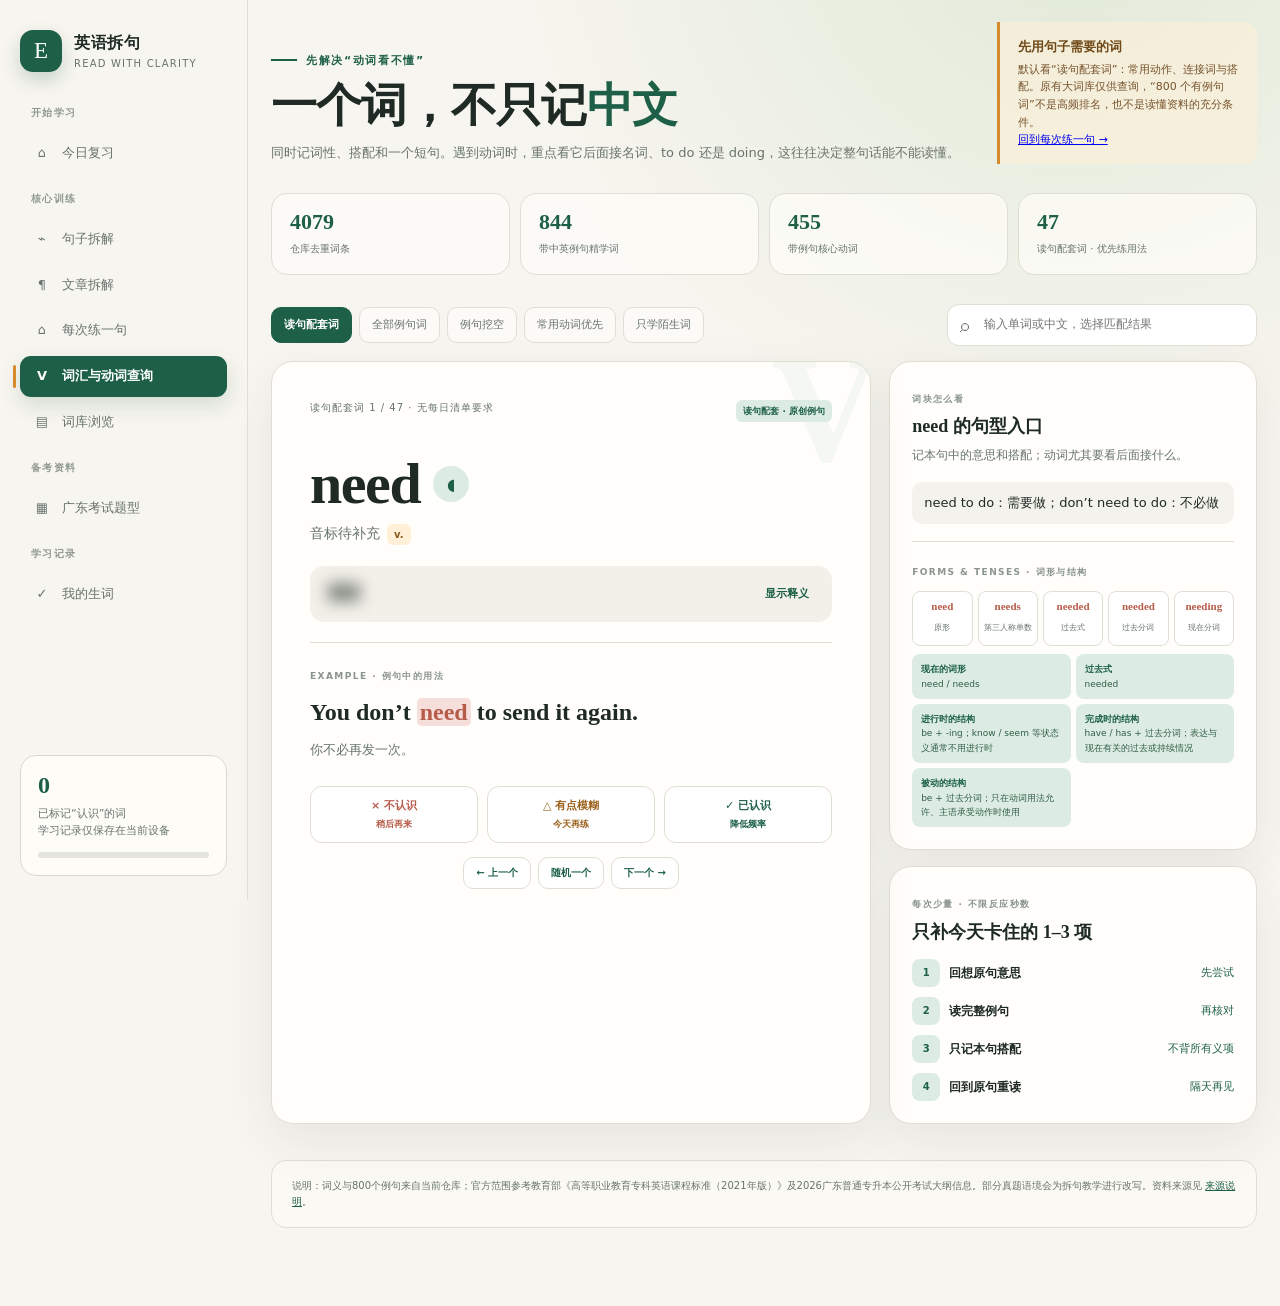
==== commit fd08bbbb: "feat: add graded sentence reading practice and streamline English learning" ====
--- a/英语考试快速复习站/vocabulary.html
+++ b/英语考试快速复习站/vocabulary.html
@@ -3,8 +3,8 @@
 <head>
   <meta charset="UTF-8" />
   <meta name="viewport" content="width=device-width, initial-scale=1.0" />
-  <meta name="description" content="广东普通专升本英语4035词离线学习与核心动词训练" />
-  <title>高频词与核心动词 · 广东专升本英语</title>
+  <meta name="description" content="读句配套常用词、动词搭配和扩展词汇查询。" />
+  <title>读句配套词与词汇查询 · 英语拆句</title>
   <style>
     :root{--ink:#1f2a24;--muted:#68736d;--paper:#f7f5ef;--card:#fffefa;--line:#deded4;--green:#1d6047;--green2:#2e785b;--green-soft:#dcece2;--amber:#d58a2c;--amber-soft:#fff0d7;--red:#b85c4a;--red-soft:#f6dfda;--blue:#3f6fa3;--blue-soft:#e1eaf4;--shadow:0 18px 50px rgba(41,54,47,.08);--radius:22px}
     *{box-sizing:border-box}html{scroll-behavior:smooth}body{margin:0;color:var(--ink);background:radial-gradient(circle at 84% -8%,rgba(219,231,210,.82),transparent 33%),var(--paper);font-family:"Microsoft YaHei","PingFang SC",system-ui,sans-serif;line-height:1.6}button,input{font:inherit}button:focus-visible,input:focus-visible,a:focus-visible{outline:3px solid rgba(63,111,163,.32);outline-offset:3px}.app{min-height:100vh;display:grid;grid-template-columns:248px 1fr}.sidebar{position:sticky;top:0;height:100vh;padding:30px 20px 24px;border-right:1px solid var(--line);background:rgba(247,245,239,.92);backdrop-filter:blur(14px);display:flex;flex-direction:column;z-index:10}.brand{display:flex;align-items:center;gap:12px;margin-bottom:33px;text-decoration:none;color:var(--ink)}.brand-mark{width:42px;height:42px;border-radius:13px;background:var(--green);color:#fff;display:grid;place-items:center;font:23px Georgia,serif;box-shadow:0 8px 18px rgba(29,96,71,.22)}.brand strong{display:block;font-size:16px;letter-spacing:.04em}.brand small{display:block;color:var(--muted);font-size:10px;letter-spacing:.12em}.nav-label{color:#909991;font-size:10px;font-weight:800;letter-spacing:.16em;margin:0 10px 8px}.nav{display:grid;gap:7px}.nav a{color:var(--muted);text-decoration:none;padding:11px 13px;border-radius:12px;display:flex;align-items:center;gap:10px;font-size:13px;transition:.2s}.nav a:hover{background:#eeece5;color:var(--ink)}.nav a.active{color:#fff;background:var(--green);box-shadow:0 9px 24px rgba(29,96,71,.18)}.nav i{width:20px;font-style:normal;text-align:center}.side-stat{margin-top:auto;padding:17px;border:1px solid #d7d9cf;border-radius:16px;background:rgba(255,254,250,.76)}.side-stat b{display:block;font:700 27px/1 Georgia,serif;color:var(--green)}.side-stat p{font-size:11px;color:var(--muted);margin:8px 0 12px}.bar{height:6px;background:#e4e5de;border-radius:99px;overflow:hidden}.bar i{display:block;width:0;height:100%;background:var(--amber);transition:.4s}.main{min-width:0}.topbar{min-height:74px;padding:15px clamp(20px,4.5vw,65px);display:flex;justify-content:space-between;align-items:center;border-bottom:1px solid rgba(222,222,212,.7);background:rgba(247,245,239,.68);backdrop-filter:blur(10px)}.crumb{font-size:12px;color:var(--muted)}.crumb b{color:var(--ink)}.top-actions{display:flex;gap:9px;align-items:center}.mini-badge{padding:7px 12px;border-radius:99px;background:var(--amber-soft);color:#8c5719;font-size:11px;font-weight:800}.menu-btn{display:none;border:0;background:transparent;font-size:22px}.content{width:min(1160px,calc(100% - 46px));margin:0 auto;padding:43px 0 78px}.hero{display:flex;justify-content:space-between;align-items:end;gap:30px;margin-bottom:29px}.eyebrow{display:flex;align-items:center;gap:9px;color:var(--green);font-size:11px;font-weight:800;letter-spacing:.15em}.eyebrow:before{content:"";width:26px;height:2px;background:var(--green)}h1{margin:10px 0 10px;font:600 clamp(32px,4.5vw,54px)/1.13 Georgia,"Songti SC",serif;letter-spacing:-.02em}h1 em{font-style:normal;color:var(--green)}.hero p{margin:0;max-width:700px;color:var(--muted);font-size:13px}.official-note{width:260px;flex:0 0 260px;padding:15px 18px;border-left:3px solid var(--amber);background:rgba(255,240,215,.55);border-radius:0 13px 13px 0;font-size:11px;color:#76522c}.official-note b{display:block;font-size:13px;color:#704918;margin-bottom:3px}.stats{display:grid;grid-template-columns:repeat(4,1fr);gap:10px;margin-bottom:20px}.stat{padding:17px 18px;border:1px solid var(--line);border-radius:16px;background:rgba(255,254,250,.68)}.stat b{font:700 25px/1 Georgia,serif;color:var(--green)}.stat span{display:block;font-size:10px;color:var(--muted);margin-top:5px}.control-row{display:flex;justify-content:space-between;align-items:center;gap:14px;margin:29px 0 15px}.modes,.filters{display:flex;gap:7px;flex-wrap:wrap}.mode,.filter{border:1px solid var(--line);background:rgba(255,254,250,.66);color:var(--muted);padding:8px 12px;border-radius:10px;font-size:11px;cursor:pointer;transition:.2s}.mode.active,.filter.active{background:var(--green);border-color:var(--green);color:#fff;font-weight:800}.mode:hover,.filter:hover{transform:translateY(-1px)}.search{position:relative;width:min(310px,100%)}.search input{width:100%;border:1px solid var(--line);background:#fff;padding:10px 13px 10px 36px;border-radius:12px;color:var(--ink);font-size:12px}.search:before{content:"⌕";position:absolute;left:13px;top:7px;color:var(--muted);font-size:18px}.study-layout{display:grid;grid-template-columns:1.24fr .76fr;gap:18px}.card{border:1px solid var(--line);border-radius:var(--radius);background:var(--card);box-shadow:var(--shadow)}.study-card{min-height:510px;padding:clamp(24px,4vw,42px);position:relative;overflow:hidden}.study-card:after{content:"V";position:absolute;right:-10px;top:-38px;font:700 180px Georgia,serif;color:rgba(29,96,71,.045);pointer-events:none}.study-top{display:flex;justify-content:space-between;align-items:start;position:relative;z-index:1}.counter{font-size:10px;color:var(--muted);letter-spacing:.1em}.source-badges{display:flex;gap:6px;flex-wrap:wrap;justify-content:flex-end}.badge{font-size:9px;padding:4px 7px;border-radius:6px;background:var(--green-soft);color:var(--green);font-weight:800}.badge.official{background:var(--blue-soft);color:var(--blue)}.badge.extra{background:var(--amber-soft);color:#8c5719}.word-line{display:flex;align-items:center;gap:13px;margin-top:38px}.word{font:700 clamp(43px,6.5vw,76px)/1 Georgia,serif;letter-spacing:-.035em}.sound{border:0;width:38px;height:38px;border-radius:50%;background:var(--green-soft);color:var(--green);cursor:pointer;font-size:17px}.phonetic{margin-top:10px;color:var(--muted);font:15px Georgia,serif}.pos{font:800 10px/1 system-ui;color:#8b5a1c;background:var(--amber-soft);padding:5px 7px;border-radius:6px;margin-left:7px}.meaning-box{min-height:60px;margin:27px 0 22px;padding:16px 18px;border-radius:14px;background:#f2f0e9;display:flex;align-items:center;justify-content:space-between;gap:15px}.meaning{font-size:19px;font-weight:800}.meaning.hidden{filter:blur(8px);user-select:none}.reveal{border:0;background:transparent;color:var(--green);font-size:11px;font-weight:800;cursor:pointer;white-space:nowrap}.example-wrap{border-top:1px solid var(--line);padding-top:20px}.label{font-size:9px;letter-spacing:.16em;color:#8b948e;font-weight:800}.example{font:600 clamp(19px,2.8vw,28px)/1.55 Georgia,serif;margin:8px 0}.example mark{background:var(--red-soft);color:var(--red);border-radius:5px;padding:1px 3px}.translation{font-size:12px;color:var(--muted)}.cloze{display:inline-block;min-width:90px;border-bottom:2px solid var(--red);color:transparent;background:var(--red-soft);border-radius:5px}.no-example{padding:13px 15px;background:var(--amber-soft);border-radius:11px;color:#7d572b;font-size:11px}.actions{display:grid;grid-template-columns:repeat(3,1fr);gap:9px;margin-top:28px}.grade{border:1px solid var(--line);border-radius:12px;background:#fff;padding:11px 7px;cursor:pointer;font-size:11px;font-weight:800}.grade:hover{transform:translateY(-1px)}.grade[data-grade="unknown"]{color:var(--red)}.grade[data-grade="fuzzy"]{color:#9a601b}.grade[data-grade="known"]{color:var(--green)}.side-panel{display:grid;gap:16px;align-content:start}.panel{padding:22px}.panel h2{font:600 20px/1.3 Georgia,"Songti SC",serif;margin:5px 0 7px}.panel p{font-size:11px;color:var(--muted);margin:0}.pattern-list{display:grid;gap:8px;margin-top:17px}.pattern{padding:10px 11px;border-radius:10px;background:#f3f2ec;font-size:11px}.pattern b{color:var(--green)}.pattern small{display:block;color:var(--muted);margin-top:2px}.today-list{display:grid;gap:10px;margin-top:15px}.today-row{display:grid;grid-template-columns:28px 1fr auto;gap:9px;align-items:center}.today-row i{width:28px;height:28px;border-radius:8px;background:var(--green-soft);color:var(--green);font-style:normal;display:grid;place-items:center;font-size:10px;font-weight:800}.today-row b{font-size:11px}.today-row small{font-size:9px;color:var(--muted)}.today-row span{font-size:10px;color:var(--green)}.section-head{display:flex;justify-content:space-between;align-items:end;gap:15px;margin:38px 0 15px}.section-head h2{margin:0;font:600 24px/1.2 Georgia,"Songti SC",serif}.section-head p{margin:4px 0 0;font-size:11px;color:var(--muted)}.result-count{font-size:10px;color:var(--muted)}.word-grid{display:grid;grid-template-columns:repeat(3,1fr);gap:11px}.word-card{padding:16px;border:1px solid var(--line);border-radius:15px;background:rgba(255,254,250,.72);cursor:pointer;transition:.2s}.word-card:hover{background:#fff;transform:translateY(-2px);box-shadow:0 10px 25px rgba(39,55,47,.06)}.word-card-top{display:flex;justify-content:space-between;gap:10px}.word-card b{font:700 20px Georgia,serif}.word-card .tiny-pos{font-size:9px;color:#92601f}.word-card p{font-size:11px;color:var(--muted);margin:7px 0 0;white-space:nowrap;overflow:hidden;text-overflow:ellipsis}.pager{display:flex;justify-content:center;align-items:center;gap:10px;margin-top:18px}.pager button{border:1px solid var(--line);background:#fff;border-radius:9px;padding:7px 11px;cursor:pointer;color:var(--green);font-size:11px}.pager button:disabled{opacity:.35;cursor:not-allowed}.pager span{font-size:10px;color:var(--muted)}.source-note{margin-top:36px;padding:17px 20px;border:1px solid var(--line);border-radius:15px;color:var(--muted);font-size:10px;background:rgba(255,254,250,.5)}.source-note a{color:var(--green)}
@@ -38,7 +38,7 @@
 <body>
   <div class="app">
     <aside class="sidebar" id="sidebar">
-      <a class="brand" href="index.html"><span class="brand-mark">E</span><span><strong>英语拆句</strong><small>GUANGDONG UPGRADE</small></span></a>
+      <a class="brand" href="index.html"><span class="brand-mark">E</span><span><strong>英语拆句</strong><small>READ WITH CLARITY</small></span></a>
       <nav class="nav">
         <div class="nav-group">
           <div class="nav-label">开始学习</div>
@@ -48,7 +48,8 @@
           <div class="nav-label">核心训练</div>
           <a href="index.html?view=sentences"><i>⌁</i> 句子拆解</a>
           <a href="index.html?view=articles"><i>¶</i> 文章拆解</a>
-          <a class="active" href="vocabulary.html?view=study" data-vocab-link="study" aria-current="page"><i>V</i> 高频词与动词</a>
+          <a href="index.html?view=reading"><i>⌂</i> 每次练一句</a>
+          <a class="active" href="vocabulary.html?view=study" data-vocab-link="study" aria-current="page"><i>V</i> 词汇与动词查询</a>
           <a href="vocabulary.html?view=library" data-vocab-link="library"><i>▤</i> 词库浏览</a>
         </div>
         <div class="nav-group">
@@ -69,18 +70,18 @@
         <div class="vocab-pane" data-vocab-pane="study">
         <section class="hero">
           <div><div class="eyebrow">先解决“动词看不懂”</div><h1>一个词，不只记<em>中文</em></h1><p>同时记词性、搭配和一个短句。遇到动词时，重点看它后面接名词、to do 还是 doing，这往往决定整句话能不能读懂。</p></div>
-          <aside class="official-note"><b>范围已经开始核对</b>2026公开大纲要求认知3000词。本站保留仓库4035词，并标出与官方词表直接匹配的词；其余词条仍需分批校对。</aside>
+          <aside class="official-note"><b>先用句子需要的词</b>默认看“读句配套词”：常用动作、连接词与搭配。原有大词库仅供查询，“800 个有例句词”不是高频排名，也不是读懂资料的充分条件。<br><a href="index.html?view=reading">回到每次练一句 →</a></aside>
         </section>
 
         <section class="stats">
           <div class="stat"><b id="totalStat">4035</b><span>仓库去重词条</span></div>
           <div class="stat"><b id="deepStat">800</b><span>带中英例句精学词</span></div>
           <div class="stat"><b id="verbStat">439</b><span>带例句核心动词</span></div>
-          <div class="stat"><b>3000</b><span>2026大纲认知词汇</span></div>
+          <div class="stat"><b id="readingWordStat">47</b><span>读句配套词 · 优先练用法</span></div>
         </section>
 
         <div class="control-row">
-          <div class="modes" aria-label="学习模式"><button class="mode active" data-mode="meaning">看词识意</button><button class="mode" data-mode="cloze">例句挖空</button><button class="mode" data-mode="verb">核心动词</button><button class="mode" data-mode="unknown">只学陌生词</button></div>
+          <div class="modes" aria-label="学习模式"><button class="mode active" data-mode="reading">读句配套词</button><button class="mode" data-mode="meaning">全部例句词</button><button class="mode" data-mode="cloze">例句挖空</button><button class="mode" data-mode="verb">常用动词优先</button><button class="mode" data-mode="unknown">只学陌生词</button></div>
           <div class="search"><input id="quickSearch" type="search" placeholder="输入单词或中文，选择匹配结果" autocomplete="off" aria-autocomplete="list" aria-controls="searchSuggestions" /><div class="search-suggestions" id="searchSuggestions" role="listbox"></div></div>
         </div>
 
@@ -96,8 +97,8 @@
           </article>
 
           <aside class="side-panel">
-            <section class="card panel"><span class="label">VERB GUIDE · 动词怎么看</span><h2 id="patternTitle">achieve 的句型入口</h2><p>不要只背“实现”，还要看它后面通常跟什么。</p><div class="pattern-list" id="patternList"></div><div class="verb-tense" id="verbTense"><span class="label">FORMS & TENSES · 词形与时态</span><div class="verb-form-grid" id="verbFormGrid"></div><div class="tense-guide" id="tenseGuide"></div></div></section>
-            <section class="card panel"><span class="label">TODAY · 今日节奏</span><h2>20 个词就够了</h2><div class="today-list"><div class="today-row"><i>1</i><b>先猜意思</b><span>3 秒</span></div><div class="today-row"><i>2</i><b>读完整例句</b><span>10 秒</span></div><div class="today-row"><i>3</i><b>只记一个搭配</b><span>5 秒</span></div><div class="today-row"><i>4</i><b>选择熟悉程度</b><span>2 秒</span></div></div></section>
+            <section class="card panel"><span class="label">词块怎么看</span><h2 id="patternTitle">本词的句型入口</h2><p>记本句中的意思和搭配；动词尤其要看后面接什么。</p><div class="pattern-list" id="patternList"></div><div class="verb-tense" id="verbTense"><span class="label">FORMS & TENSES · 词形与结构</span><div class="verb-form-grid" id="verbFormGrid"></div><div class="tense-guide" id="tenseGuide"></div></div></section>
+            <section class="card panel"><span class="label">每次少量 · 不限反应秒数</span><h2>只补今天卡住的 1–3 项</h2><div class="today-list"><div class="today-row"><i>1</i><b>回想原句意思</b><span>先尝试</span></div><div class="today-row"><i>2</i><b>读完整例句</b><span>再核对</span></div><div class="today-row"><i>3</i><b>只记本句搭配</b><span>不背所有义项</span></div><div class="today-row"><i>4</i><b>回到原句重读</b><span>隔天再见</span></div></div></section>
           </aside>
         </section>
 
@@ -116,15 +117,20 @@
   </div>
 
   <script src="data/vocabulary-data.js"></script>
+  <script src="data/reading-vocabulary.js"></script>
   <script>
-    const data = window.VOCABULARY_DATA || [];
+    const readingVocabulary = window.READING_VOCABULARY || [];
+    const data = [...new Map([...(window.VOCABULARY_DATA || []), ...readingVocabulary].map(item => [item.word.toLowerCase(), item])).values()];
     const meta = window.VOCABULARY_META || {};
     const stateKey = 'gd-zsb-vocab-state-v1';
-    let grades = JSON.parse(localStorage.getItem(stateKey) || '{}');
-    let mode = 'meaning', filter = 'all', currentIndex = 0, page = 1, selectedSearchItem = null, suggestionIndex = -1;
+    let grades = {};
+    try { const saved = JSON.parse(localStorage.getItem(stateKey) || '{}'); if (saved && typeof saved === 'object' && !Array.isArray(saved)) grades = saved; } catch (_) { /* 存储不可用不阻止阅读 */ }
+    let mode = 'reading', filter = 'all', currentIndex = 0, page = 1, selectedSearchItem = null, suggestionIndex = -1;
     const pageSize = 18;
 
-    const corePriority = ['achieve','affect','allow','apply','appear','avoid','become','belong','cause','change','compare','consider','continue','create','decide','depend','describe','develop','encourage','enable','expect','explain','feel','find','follow','improve','include','increase','influence','keep','lead','learn','make','mean','need','offer','provide','realize','reduce','require','result','seem','show','spend','suggest','support','take','understand','use','work'];
+    // adv. 不能因为包含 v. 就被当成动词，否则会生成 alreadyed 等错误词形。
+    function hasVerbPos(pos) { return /(^|[\/\s])(?:v|vt|vi)\./.test(pos || ''); }
+    const corePriority = readingVocabulary.filter(item => hasVerbPos(item.pos)).map(item => item.word);
     const patterns = {
       achieve:[['achieve + 目标','achieve a goal / success｜实现目标 / 取得成功'],['常见变形','achieve → achieved → achieved']],
       allow:[['allow + 人 + to do','allow students to choose｜允许学生选择'],['被动常见','be allowed to do｜被允许做某事']],
@@ -174,23 +180,25 @@
       return{base,third,past,participle:past,ing};
     }
     function renderVerbTense(item){
-      const panel=document.getElementById('verbTense'); const isVerb=item.pos.includes('v.'); panel.classList.toggle('show',isVerb); if(!isVerb)return;
+      const panel=document.getElementById('verbTense'); const isVerb=hasVerbPos(item.pos); panel.classList.toggle('show',isVerb); if(!isVerb)return;
       const forms=verbForms(item.word.toLowerCase()); const labels=[['base','原形'],['third','第三人称单数'],['past','过去式'],['participle','过去分词'],['ing','现在分词']];
       document.getElementById('verbFormGrid').innerHTML=labels.map(([key,label])=>`<div class="verb-form-box"><b>${forms[key]}</b><small>${label}</small></div>`).join('');
       document.getElementById('tenseGuide').innerHTML=[
-        ['一般现在',`${forms.base} / ${forms.third}`],['一般过去',forms.past],['现在进行',`am/is/are ${forms.ing}`],['现在完成',`have/has ${forms.participle}`],['被动语态',`am/is/are ${forms.participle}`]
+        ['现在的词形',`${forms.base} / ${forms.third}`],['过去式',forms.past],['进行时的结构','be + -ing；know / seem 等状态义通常不用进行时'],['完成时的结构','have / has + 过去分词；表达与现在有关的过去或持续情况'],['被动的结构','be + 过去分词；只在动词用法允许、主语承受动作时使用']
       ].map(([label,value])=>`<div><b>${label}</b>${value}</div>`).join('');
     }
 
-    document.getElementById('totalStat').textContent = meta.total || data.length;
-    document.getElementById('deepStat').textContent = meta.deep || 800;
-    document.getElementById('verbStat').textContent = meta.deepVerbs || 439;
-
-    function saveGrades(){ localStorage.setItem(stateKey, JSON.stringify(grades)); updateProgress(); }
-    function updateProgress(){ const known=Object.values(grades).filter(x=>x==='known').length; document.getElementById('sideKnown').textContent=known; document.getElementById('sideProgress').style.width=Math.min(100,known/30*100)+'%'; }
+    document.getElementById('totalStat').textContent = data.length;
+    document.getElementById('deepStat').textContent = data.filter(item => item.deep).length;
+    document.getElementById('verbStat').textContent = data.filter(item => item.deep && hasVerbPos(item.pos)).length;
+    document.getElementById('readingWordStat').textContent = readingVocabulary.length;
+
+    function saveGrades(){ try { localStorage.setItem(stateKey, JSON.stringify(grades)); } catch (_) { document.getElementById('sideKnown').nextElementSibling.textContent='记录无法保存；本次页面内仍可标记。'; } updateProgress(); }
+    function updateProgress(){ const known=data.filter(item=>grades[item.word.toLowerCase()]==='known').length; document.getElementById('sideKnown').textContent=known; document.getElementById('sideProgress').style.width=Math.min(100,known/data.length*100)+'%'; }
     function studyPool(){
       let pool=data.filter(x=>x.deep);
-      if(mode==='verb') pool=pool.filter(x=>x.pos.includes('v.'));
+      if(mode==='reading') pool=readingVocabulary;
+      if(mode==='verb') pool=pool.filter(x=>hasVerbPos(x.pos));
       if(mode==='unknown') pool=pool.filter(x=>grades[x.word.toLowerCase()]==='unknown'||grades[x.word.toLowerCase()]==='fuzzy');
       if(!pool.length) pool=data.filter(x=>x.deep);
       if(mode==='verb') pool.sort((a,b)=>{const ai=corePriority.indexOf(a.word.toLowerCase()),bi=corePriority.indexOf(b.word.toLowerCase());return (ai<0?999:ai)-(bi<0?999:bi)});
@@ -204,10 +212,10 @@
     }
     function renderStudy(){
       const item=current(), pool=studyPool(); const key=item.word.toLowerCase();
-      document.getElementById('studyCounter').textContent=selectedSearchItem?`搜索结果 · 词库 ${item.id}`:`TODAY ${String(currentIndex%20+1).padStart(2,'0')} / 20 · 词库 ${item.id}`;
+      document.getElementById('studyCounter').textContent=selectedSearchItem?`搜索结果 · 词库 ${item.id}`:`${mode==='reading'?'读句配套词':'当前词组'} ${currentIndex+1} / ${pool.length} · 无每日清单要求`;
       document.getElementById('word').textContent=item.word; document.getElementById('phonetic').textContent=item.phonetic||'音标待补充'; document.getElementById('pos').textContent=item.pos||'word'; document.getElementById('meaning').textContent=item.meaning||'释义待补充';
       document.getElementById('meaning').classList.toggle('hidden',true); document.getElementById('revealBtn').textContent='显示释义';
-      const badges=document.getElementById('sourceBadges'); badges.innerHTML=`<span class="badge">${item.deep?'精学词 · 有例句':'识别词 · 待补例句'}</span>${item.official?'<span class="badge official">官方词表匹配</span>':'<span class="badge extra">扩展识别</span>'}`;
+      const badges=document.getElementById('sourceBadges'); badges.innerHTML=item.reading?'<span class="badge">读句配套 · 原创例句</span>':`<span class="badge">${item.deep?'有例句 · 非频率排名':'识别词 · 待补例句'}</span>${item.official?'<span class="badge official">历史词表匹配</span>':'<span class="badge extra">扩展识别</span>'}`;
       const ex=document.getElementById('example'); const trans=document.getElementById('translation');
       if(item.example){ ex.className='example'; ex.innerHTML=highlightExample(item.example,item.word,mode==='cloze'); trans.textContent=mode==='cloze'?'先根据句意想单词，再点击“显示释义”核对。':item.translation; }
       else { ex.className='no-example'; ex.textContent='这个词目前属于识别层，例句将在后续批次补充。'; trans.textContent=''; }
@@ -215,8 +223,9 @@
     }
     function renderPatterns(item){
       document.getElementById('patternTitle').textContent=`${item.word} 的句型入口`; const list=document.getElementById('patternList'); const p=patterns[item.word.toLowerCase()];
-      if(p){list.innerHTML=p.map(x=>`<div class="pattern"><b>${x[0]}</b><small>${x[1]}</small></div>`).join('')}
-      else if(item.pos.includes('v.')){list.innerHTML=`<div class="pattern"><b>先看例句中的宾语</b><small>${item.example||'观察它后面接名词、to do 还是 doing'}</small></div><div class="pattern"><b>再记一个变形</b><small>做题时先判断它是不是全句谓语</small></div>`}
+      if(item.pattern){list.replaceChildren();const entry=document.createElement('div');entry.className='pattern';entry.textContent=item.pattern;list.appendChild(entry)}
+      else if(p){list.innerHTML=p.map(x=>`<div class="pattern"><b>${x[0]}</b><small>${x[1]}</small></div>`).join('')}
+      else if(hasVerbPos(item.pos)){list.innerHTML=`<div class="pattern"><b>先看例句中的宾语</b><small>${item.example||'观察它后面接名词、to do 还是 doing'}</small></div><div class="pattern"><b>再记一个变形</b><small>做题时先判断它是不是全句谓语</small></div>`}
       else{list.innerHTML=`<div class="pattern"><b>${item.pos||'词性识别'}</b><small>先记它在句子里能放什么位置</small></div><div class="pattern"><b>短句优先</b><small>${item.example||'在阅读中再次遇到时再升级为精学词'}</small></div>`}
       renderVerbTense(item);
     }
@@ -240,7 +249,7 @@
         .filter(result=>result.score<99).sort((a,b)=>a.score-b.score||Number(b.item.deep)-Number(a.item.deep)||a.item.word.length-b.item.word.length).slice(0,9).map(result=>result.item);
     }
     function chooseSuggestion(item){
-      selectedSearchItem=item; mode=item.pos.includes('v.')?'verb':'meaning'; currentIndex=0;
+      selectedSearchItem=item; mode=hasVerbPos(item.pos)?'verb':'meaning'; currentIndex=0;
       document.querySelectorAll('.mode').forEach(button=>button.classList.toggle('active',button.dataset.mode===mode));
       document.getElementById('quickSearch').value=item.word; document.getElementById('searchSuggestions').classList.remove('show');
       renderStudy(); setVocabView('study');
@@ -254,10 +263,10 @@
 
     function filtered(){ const q=document.getElementById('quickSearch').value.trim().toLowerCase(); return data.filter(x=>{
       const matches=!q||x.word.toLowerCase().includes(q)||x.meaning.includes(q);
-      if(!matches)return false; if(filter==='deep')return x.deep;if(filter==='verbs')return x.pos.includes('v.');if(filter==='deepVerbs')return x.deep&&x.pos.includes('v.');if(filter==='official')return x.official;if(filter==='unknown')return grades[x.word.toLowerCase()]==='unknown'||grades[x.word.toLowerCase()]==='fuzzy';return true;
+      if(!matches)return false; if(filter==='deep')return x.deep;if(filter==='verbs')return hasVerbPos(x.pos);if(filter==='deepVerbs')return x.deep&&hasVerbPos(x.pos);if(filter==='official')return x.official;if(filter==='unknown')return grades[x.word.toLowerCase()]==='unknown'||grades[x.word.toLowerCase()]==='fuzzy';return true;
     })}
     function renderGrid(){ const items=filtered();const pages=Math.max(1,Math.ceil(items.length/pageSize));page=Math.min(page,pages);const start=(page-1)*pageSize;const grid=document.getElementById('wordGrid');grid.innerHTML='';
-      items.slice(start,start+pageSize).forEach(item=>{const card=document.createElement('article');card.className='word-card';const grade=grades[item.word.toLowerCase()];card.innerHTML=`<div class="word-card-top"><b>${item.word}</b><span class="tiny-pos">${item.pos}${grade?' · '+({known:'已认识',fuzzy:'模糊',unknown:'陌生'}[grade]):''}</span></div><p>${item.meaning}</p>`;card.addEventListener('click',()=>{selectedSearchItem=null;mode=item.deep&&item.pos.includes('v.')?'verb':'meaning';document.querySelectorAll('.mode').forEach(b=>b.classList.toggle('active',b.dataset.mode===mode));const pool=studyPool();const idx=pool.findIndex(x=>x.word===item.word);if(idx>=0){currentIndex=idx;renderStudy();setVocabView('study')}});grid.appendChild(card)});
+      items.slice(start,start+pageSize).forEach(item=>{const card=document.createElement('article');card.className='word-card';const grade=grades[item.word.toLowerCase()];card.innerHTML=`<div class="word-card-top"><b>${item.word}</b><span class="tiny-pos">${item.pos}${grade?' · '+({known:'已认识',fuzzy:'模糊',unknown:'陌生'}[grade]):''}</span></div><p>${item.meaning}</p>`;card.addEventListener('click',()=>{selectedSearchItem=null;mode=item.deep&&hasVerbPos(item.pos)?'verb':'meaning';document.querySelectorAll('.mode').forEach(b=>b.classList.toggle('active',b.dataset.mode===mode));const pool=studyPool();const idx=pool.findIndex(x=>x.word===item.word);if(idx>=0){currentIndex=idx;renderStudy();setVocabView('study')}});grid.appendChild(card)});
       document.getElementById('resultCount').textContent=`找到 ${items.length} 个词`;document.getElementById('pageInfo').textContent=`${page} / ${pages}`;document.getElementById('prevPage').disabled=page<=1;document.getElementById('nextPage').disabled=page>=pages;
     }
     document.querySelectorAll('.filter').forEach(btn=>btn.addEventListener('click',()=>{document.querySelectorAll('.filter').forEach(b=>b.classList.remove('active'));btn.classList.add('active');filter=btn.dataset.filter;page=1;renderGrid()}));
